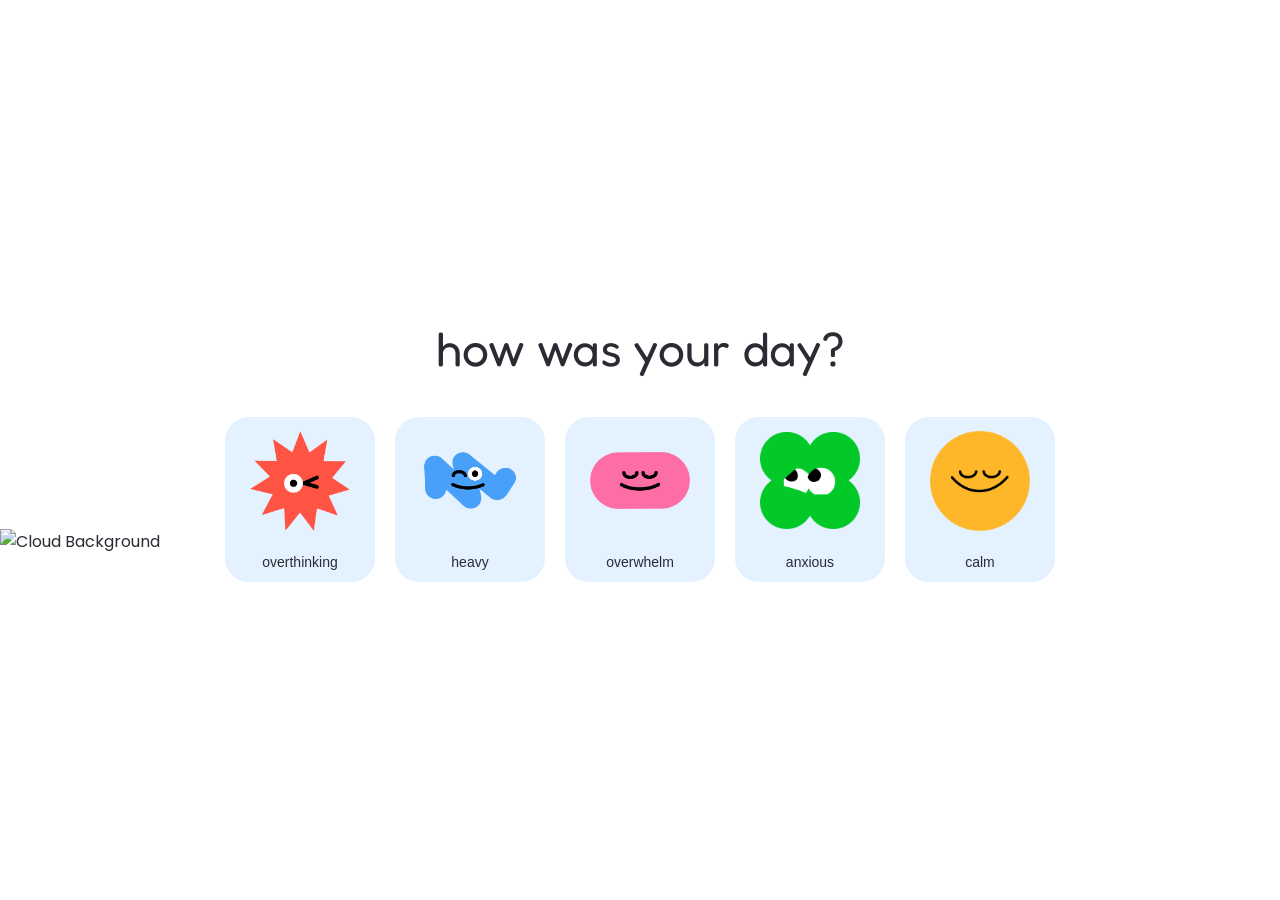
==== mood.html @ 04eaa156 "mood ui logic tsabit" ====
<!DOCTYPE html>
<html lang="en">
<head>
    <meta charset="UTF-8">
    <meta name="viewport" content="width=device-width, initial-scale=1.0">
    <title>Mood Checker</title>
    <link rel="stylesheet" href="css/mood.css">
    <link rel="stylesheet" href="css/global.css">
    <link rel="stylesheet" href="https://cdnjs.cloudflare.com/ajax/libs/remixicon/4.6.0/remixicon.css">
</head>
<body>
    <main class="mood-section">
        <h1 class="mood-title">how was your day?</h1>

        <div class="mood-list">

            <!-- bg bawah -->
            <div class="clouds" aria-hidden="true">
                <img class="Cloud-pace" src="assets/Cloud-pace.png" alt="Cloud Background">
            </div>

            <!-- card mood -->
            <button class="mood-card" data-mood="overthinking">
                <img src="assets/Overthinking.png" alt="Overthinking">
                <span>overthinking</span>
            </button>

            <button class="mood-card" data-mood="heavy">
                <img src="assets/Heavy.png" alt="Heavy">
                <span>heavy</span>
            </button>

            <button class="mood-card" data-mood="overwhelm">
                <img src="assets/Overwhelm.png" alt="Overwhelm">
                <span>overwhelm</span>
            </button>

            <button class="mood-card" data-mood="anxious">
                <img src="assets/Anxious.png" alt="Anxious">
                <span>anxious</span>
            </button>

            <button class="mood-card" data-mood="calm">
                <img src="assets/Calm.png" alt="Calm">
                <span>calm</span>
            </button>

        </div>
  </main>
  <script src="js/mood-data.js"></script>
  <script src="https://cdn.jsdelivr.net/npm/sweetalert2@11"></script>
</body>
</html>
---- css/mood.css ----
/* MOOD FEATURE */
:root {
  --bg-color: #fff;
  --text-color: #2B2B34;
}
* {
  margin: 0;
  padding: 0;
  box-sizing: border-box;
}

body {
  font-family: 'Poppins', sans-serif;
  background: var(--bg-color);
  color: var(--text-color);
  min-height: 100vh;
}

.mood-section {
  min-height: 100vh;
  display: flex;
  flex-direction: column;
  align-items: center;
  justify-content: center;
  gap: 40px;
  padding: 40px 20px;
}

.mood-title {
  font-family: "Fredoka", sans-serif;
  font-weight: 400;
  font-size: 48px;
  text-align: center;
}

.mood-list {
  display: flex;
  justify-content: center;
  flex-wrap: wrap;
  gap: 20px;
}

.mood-card {
  width: 150px;
  height: 165px;
  background: color-mix(in srgb, var(--color-blue) 15%, var(--bg-color));
  border: none;
  border-radius: 24px;
  cursor: pointer;
  display: flex;
  flex-direction: column;
  align-items: center;
  justify-content: space-between;
  padding: 14px 8px 12px;
  font-size: 14px;
  font-weight: 500;
  color: var(--text-color);
  transition: transform 0.2s ease;
}

.mood-card img {
  width: 100px;
  height: 100px;
  object-fit: contain;
}

.mood-card:hover {
  transform: translateY(-6px);
  background: color-mix(in srgb, var(--color-blue) 25%, var(--bg-color));
}

.mood-card.active {
  background: color-mix(in srgb, var(--color-blue) 35%, var(--bg-color));
  transform: translateY(-6px);
}


/* popup */
.zero-popup {
  width: 42rem;
  max-width: 92vw;
  border: 1.5px solid var(--text-color);
  border-radius: 40px;
  padding: 1.5rem 2rem 2rem;
  font-family: "Poppins", sans-serif;
  background: var(--bg-color);
}

.zero-html {
  position: relative;
  margin: 0;
  text-align: left;
}

.go-home {
  display: block;
  margin-left: auto;
  background: var(--text-color);
  color: var(--bg-color);
  border: none;
  border-radius: 999px;
  padding: 0.35rem 1rem;
  font-size: 0.75rem;
  font-weight: 700;
  cursor: pointer;
}

.pop-text {
  text-align: center;
  font-size: 1.3rem;
  font-weight: 500;
  line-height: 1.6;
  margin: 1.2rem 0;
  color: var(--text-color);
}

.pop-label {
  margin: 1.5rem 0 0.8rem;
  font-size: 1rem;
  color: var(--text-color);
}

.zero-btns {
  display: flex;
  gap: 1rem;
}

.zero-btn {
  font-family: inherit;
  font-size: 1.05rem;
  font-weight: 500;
  color: var(--text-color);
  width: 9rem;
  height: 6.5rem;
  border: 2px solid var(--text-color);
  border-radius: 36px;
  box-shadow: 0 6px 0 var(--text-color);
  cursor: pointer;
  transition: transform 0.15s, box-shadow 0.15s;
}

.zero-btn:hover {
  transform: translateY(-3px);
  box-shadow: 0 9px 0 var(--text-color);
}

.zero-btn:active {
  transform: translateY(6px);
  box-shadow: 0 0 0 var(--text-color);
}

.pace     { background: #93c5fd;}
.thoughts { background: #fda4cf; }
.noise    { background: #69e07f; }


.pop-mascot {
  position: absolute;
  right: 0;
  bottom: 0;
  width: 7rem;
}
---- css/global.css ----
@import url('https://fonts.googleapis.com/css2?family=Fredoka:wght@300..700&family=Poppins:ital,wght@0,100;0,200;0,300;0,400;0,500;0,600;0,700;0,800;0,900;1,100;1,200;1,300;1,400;1,500;1,600;1,700;1,800;1,900&display=swap');

:root {
  /* Main colors */
  --color-red:    #FF5344;
  --color-blue:   #48A0F9;
  --color-pink:   #FE6EA6;
  --color-green:  #02C927;
  --color-yellow: #FFB72A;
  --bg-color: #fff;
  --text-color: #2B2B34;
}

/* cloud bg */
.clouds {
  position: absolute;
  inset: 0;
  z-index: 1;
  pointer-events: none;
}
.Cloud-pace {
  position: absolute;
  left: 0;
  bottom: 0;
  width: 100%;
  height: 23.2rem;
  object-fit: fill;
}
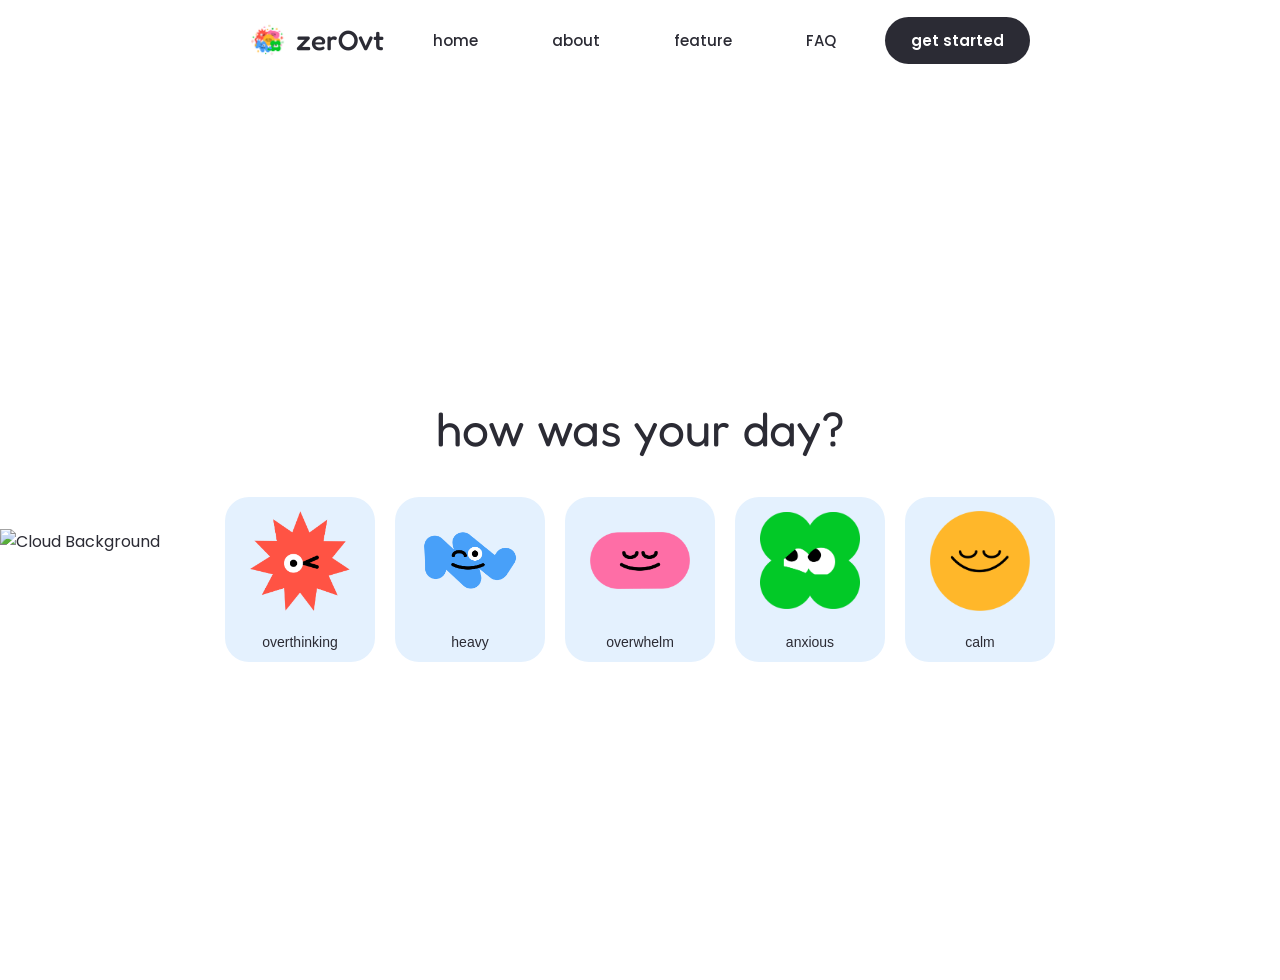
==== commit d12c7d7c: "tsabit" ====
--- a/mood.html
+++ b/mood.html
@@ -4,11 +4,12 @@
     <meta charset="UTF-8">
     <meta name="viewport" content="width=device-width, initial-scale=1.0">
     <title>Mood Checker</title>
+    <link rel="stylesheet" href="css/global.css">
     <link rel="stylesheet" href="css/mood.css">
-    <link rel="stylesheet" href="css/global.css">
     <link rel="stylesheet" href="https://cdnjs.cloudflare.com/ajax/libs/remixicon/4.6.0/remixicon.css">
 </head>
 <body>
+    <nav class="navbar" id="navbar"></nav>
     <main class="mood-section">
         <h1 class="mood-title">how was your day?</h1>
 
@@ -47,6 +48,7 @@
 
         </div>
   </main>
+  <script src="js/navbar.js"></script>
   <script src="js/mood-data.js"></script>
   <script src="https://cdn.jsdelivr.net/npm/sweetalert2@11"></script>
 </body>
--- a/css/global.css
+++ b/css/global.css
@@ -2,27 +2,99 @@
 
 :root {
   /* Main colors */
-  --color-red:    #FF5344;
-  --color-blue:   #48A0F9;
-  --color-pink:   #FE6EA6;
-  --color-green:  #02C927;
+  --color-red: #FF5344;
+  --color-blue: #48A0F9;
+  --color-pink: #FE6EA6;
+  --color-green: #02C927;
   --color-yellow: #FFB72A;
   --bg-color: #fff;
   --text-color: #2B2B34;
 }
 
-/* cloud bg */
-.clouds {
-  position: absolute;
-  inset: 0;
-  z-index: 1;
-  pointer-events: none;
+.nav-link {
+  text-decoration: none;
+  color: var(--text-color);
+  padding: 6px 18px;
+  border: 1.5px solid transparent;
+  border-radius: 999px;
 }
-.Cloud-pace {
-  position: absolute;
-  left: 0;
-  bottom: 0;
+
+.nav-link.active {
+  border-color: var(--text-color);
+}
+
+.nav-links {
+  display: flex;
+  gap: 36px;
+}
+
+.nav-links a {
+  text-decoration: none;
+  font-family: "Poppins", sans-serif;
+  font-size: 15px;
+  font-weight: 500;
+}
+
+/* warna selang-seling buat navbar */
+.rainbow-nav.active span:nth-child(5n + 1) {
+  color: var(--color-yellow);
+}
+
+.rainbow-nav.active span:nth-child(5n + 2) {
+  color: var(--color-green);
+}
+
+.rainbow-nav.active span:nth-child(5n + 3) {
+  color: var(--color-pink);
+}
+
+.rainbow-nav.active span:nth-child(5n + 4) {
+  color: var(--color-blue);
+}
+
+.rainbow-nav.active span:nth-child(5n + 5) {
+  color: var(--color-red);
+}
+
+.navbar {
   width: 100%;
-  height: 23.2rem;
-  object-fit: fill;
+  height: 80px;
+  padding: 0 110px;
+  display: grid;
+  grid-template-columns: 1fr auto 1fr;
+  display: flex;
+  justify-content: space-evenly;
+  align-items: center;
+  position: relative;
+  z-index: 10;
+  background-color: var(--bg-color);
+}
+
+.nav-logo {
+  display: flex;
+  align-items: center;
+  gap: 10px;
+  text-decoration: none;
+  font-family: "Fredoka", sans-serif;
+  font-size: 28px;
+  font-weight: 500;
+  color: var(--text-color);
+}
+
+.nav-logo img {
+  width: 36px;
+  height: 36px;
+  object-fit: contain;
+}
+
+.nav-cta {
+  justify-self: end;
+  padding: 12px 26px;
+  border-radius: 30px;
+  background-color: var(--text-color);
+  color: var(--bg-color);
+  font-family: "Poppins", sans-serif;
+  font-size: 15px;
+  font-weight: 600;
+  text-decoration: none;
 }
--- a/css/mood.css
+++ b/css/mood.css
@@ -24,6 +24,20 @@
   justify-content: center;
   gap: 40px;
   padding: 40px 20px;
+}
+.clouds {
+  position: absolute;
+  inset: 0;
+  z-index: 1;
+  pointer-events: none;
+}
+.Cloud-pace {
+  position: absolute;
+  left: 0;
+  bottom: 0;
+  width: 100%;
+  height: 23.2rem;
+  object-fit: fill;
 }
 
 .mood-title {
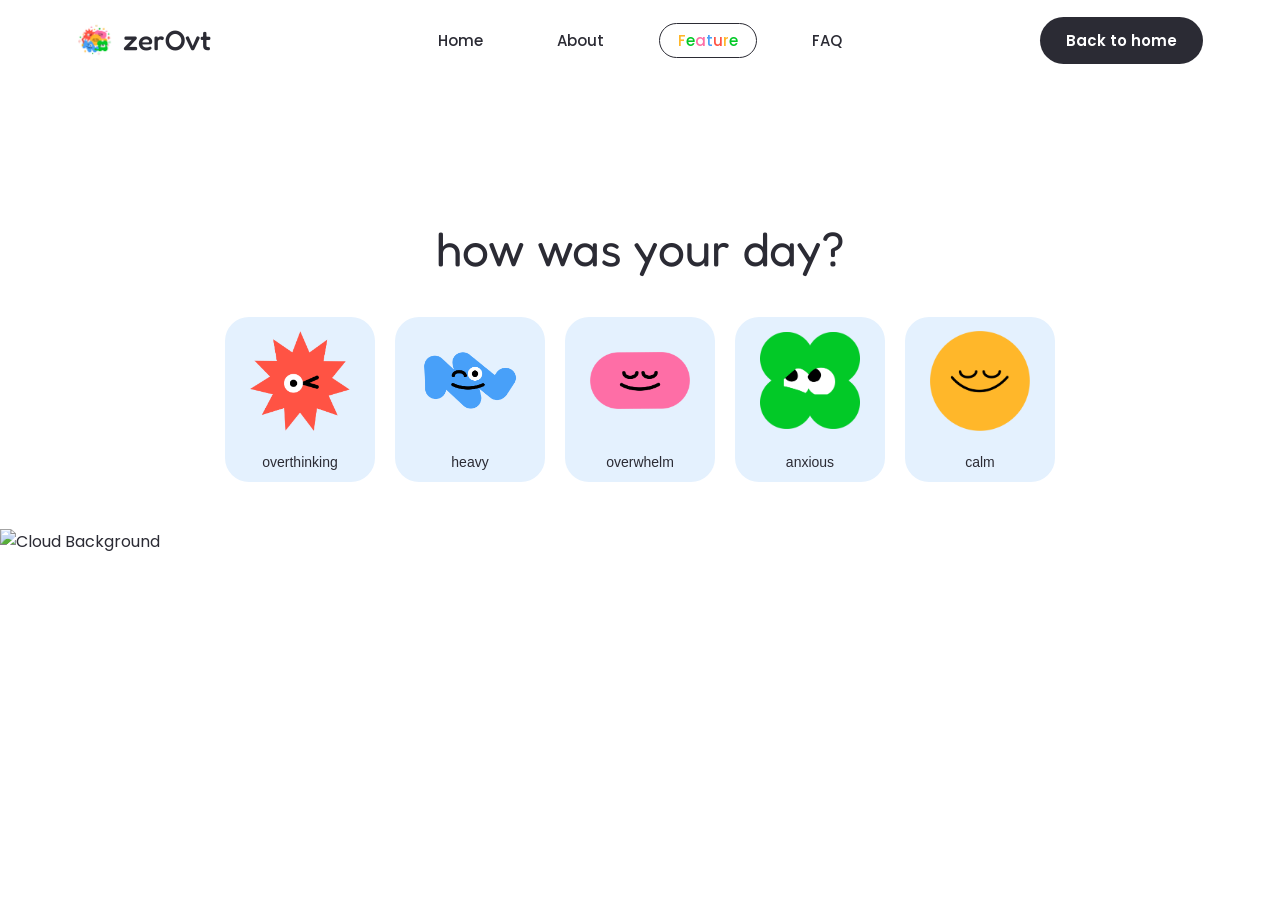
==== commit c966f7b7: "tsabit ngerjain pas weekend nih bos" ====
--- a/mood.html
+++ b/mood.html
@@ -1,5 +1,5 @@
 <!DOCTYPE html>
-<html lang="en">
+<html lang="en" class="fit">
 <head>
     <meta charset="UTF-8">
     <meta name="viewport" content="width=device-width, initial-scale=1.0">
@@ -9,7 +9,7 @@
     <link rel="stylesheet" href="https://cdnjs.cloudflare.com/ajax/libs/remixicon/4.6.0/remixicon.css">
 </head>
 <body>
-    <nav class="navbar" id="navbar"></nav>
+    <nav id="navbar" data-variant="feature"></nav>
     <main class="mood-section">
         <h1 class="mood-title">how was your day?</h1>
 
--- a/css/global.css
+++ b/css/global.css
@@ -11,28 +11,11 @@
   --text-color: #2B2B34;
 }
 
-.nav-link {
-  text-decoration: none;
-  color: var(--text-color);
-  padding: 6px 18px;
-  border: 1.5px solid transparent;
-  border-radius: 999px;
+html {
+  scroll-behavior: smooth;
 }
-
-.nav-link.active {
-  border-color: var(--text-color);
-}
-
-.nav-links {
-  display: flex;
-  gap: 36px;
-}
-
-.nav-links a {
-  text-decoration: none;
-  font-family: "Poppins", sans-serif;
-  font-size: 15px;
-  font-weight: 500;
+html.fit {
+  font-size: min(16px, calc((100vh - 80px) / 35.125));
 }
 
 /* warna selang-seling buat navbar */
@@ -59,11 +42,8 @@
 .navbar {
   width: 100%;
   height: 80px;
-  padding: 0 110px;
   display: grid;
   grid-template-columns: 1fr auto 1fr;
-  display: flex;
-  justify-content: space-evenly;
   align-items: center;
   position: relative;
   z-index: 10;
@@ -87,6 +67,34 @@
   object-fit: contain;
 }
 
+.nav-link {
+  text-decoration: none;
+  color: var(--text-color);
+  padding: 6px 18px;
+  border: 1.5px solid transparent;
+  border-radius: 999px;
+}
+
+.nav-link.active {
+  border-color: var(--text-color);
+}
+
+.nav-links {
+  justify-self: center;
+  display: flex;
+  gap: 36px;
+  list-style: none;
+  margin: 0;
+  padding: 0;
+}
+
+.nav-links a {
+  text-decoration: none;
+  font-family: "Poppins", sans-serif;
+  font-size: 15px;
+  font-weight: 500;
+}
+
 .nav-cta {
   justify-self: end;
   padding: 12px 26px;
@@ -97,4 +105,18 @@
   font-size: 15px;
   font-weight: 600;
   text-decoration: none;
+}
+
+*, *::before, *::after {
+  box-sizing: border-box;
+}
+
+#navbar {
+  width: 100%;
+  flex-shrink: 0;
+}
+
+.navbar {
+  width: 100%;
+  padding: 0 clamp(20px, 6vw, 110px);
 }
--- a/css/mood.css
+++ b/css/mood.css
@@ -17,7 +17,7 @@
 }
 
 .mood-section {
-  min-height: 100vh;
+  min-height: 60vh;
   display: flex;
   flex-direction: column;
   align-items: center;
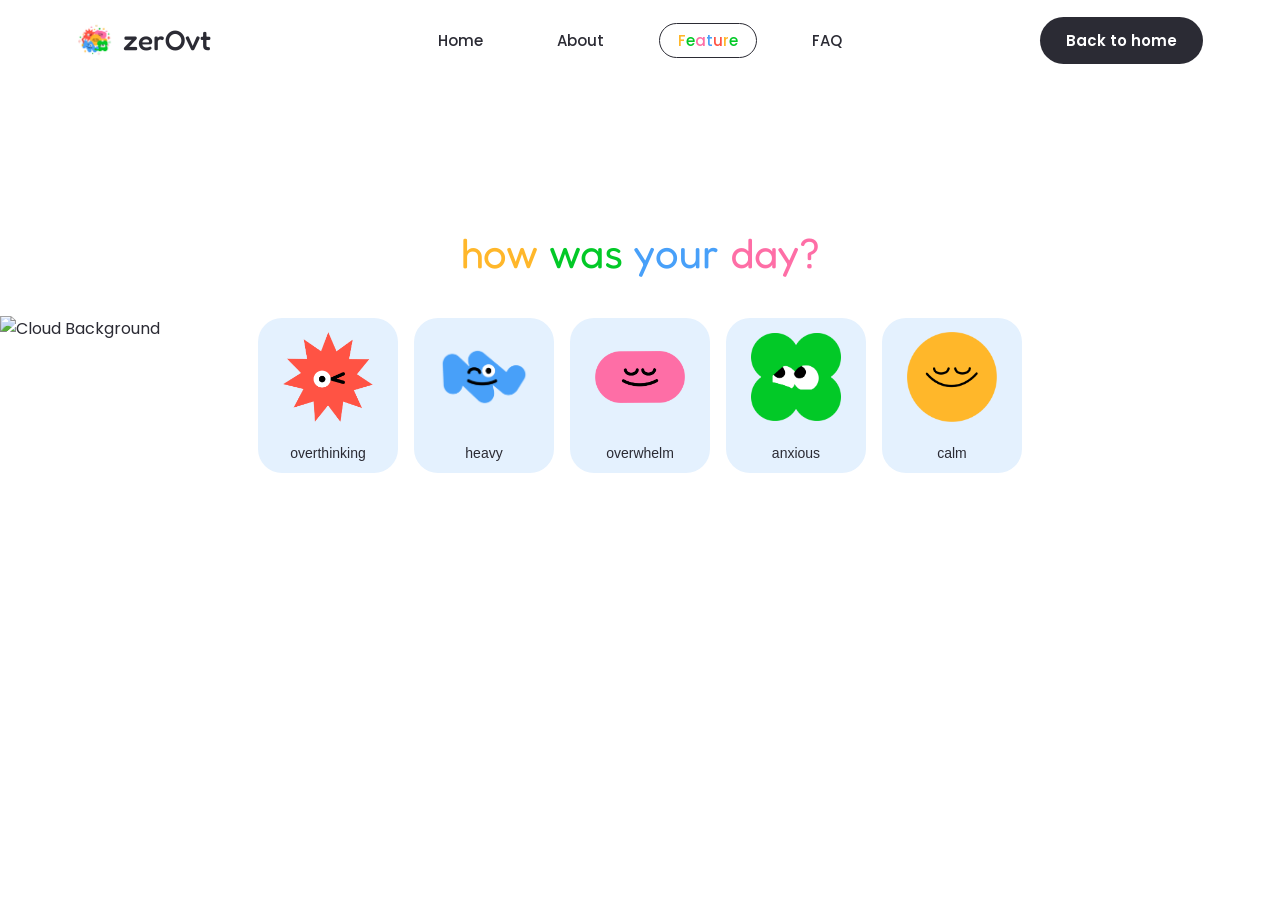
==== commit 13cb978c: "bismillah fixing code" ====
--- a/mood.html
+++ b/mood.html
@@ -1,24 +1,28 @@
 <!DOCTYPE html>
 <html lang="en" class="fit">
+
 <head>
     <meta charset="UTF-8">
     <meta name="viewport" content="width=device-width, initial-scale=1.0">
     <title>Mood Checker</title>
+    <link rel="icon" type="image/x-icon" href="assets/zerOvt.png">
     <link rel="stylesheet" href="css/global.css">
     <link rel="stylesheet" href="css/mood.css">
     <link rel="stylesheet" href="https://cdnjs.cloudflare.com/ajax/libs/remixicon/4.6.0/remixicon.css">
 </head>
+
 <body>
     <nav id="navbar" data-variant="feature"></nav>
     <main class="mood-section">
-        <h1 class="mood-title">how was your day?</h1>
+
+        <!-- bg bawah -->
+        <div class="clouds" aria-hidden="true">
+            <img class="Cloud-pace" src="assets/Cloud-pace.png" alt="Cloud Background">
+        </div>
+
+        <h1 class="mood-title"><span style="color: var(--color-yellow);">how</span> <span style="color: var(--color-green);">was</span> <span style="color: var(--color-blue);">your</span> <span style="color: var(--color-pink);">day?</span></h1>
 
         <div class="mood-list">
-
-            <!-- bg bawah -->
-            <div class="clouds" aria-hidden="true">
-                <img class="Cloud-pace" src="assets/Cloud-pace.png" alt="Cloud Background">
-            </div>
 
             <!-- card mood -->
             <button class="mood-card" data-mood="overthinking">
@@ -47,9 +51,10 @@
             </button>
 
         </div>
-  </main>
-  <script src="js/navbar.js"></script>
-  <script src="js/mood-data.js"></script>
-  <script src="https://cdn.jsdelivr.net/npm/sweetalert2@11"></script>
+    </main>
+    <script src="js/navbar.js"></script>
+    <script src="js/mood-data.js"></script>
+    <script src="https://cdn.jsdelivr.net/npm/sweetalert2@11"></script>
 </body>
+
 </html>
--- a/css/global.css
+++ b/css/global.css
@@ -11,37 +11,35 @@
   --text-color: #2B2B34;
 }
 
+*, *::before, *::after {
+  box-sizing: border-box;
+}
+
 html {
   scroll-behavior: smooth;
 }
+
 html.fit {
   font-size: min(16px, calc((100vh - 80px) / 35.125));
 }
 
-/* warna selang-seling buat navbar */
-.rainbow-nav.active span:nth-child(5n + 1) {
-  color: var(--color-yellow);
-}
+/* warna selang seling */
+.rainbow-text span:nth-child(5n + 1) { color: var(--color-yellow); }
+.rainbow-text span:nth-child(5n + 2) { color: var(--color-green); }
+.rainbow-text span:nth-child(5n + 3) { color: var(--color-pink); }
+.rainbow-text span:nth-child(5n + 4) { color: var(--color-blue); }
+.rainbow-text span:nth-child(5n + 5) { color: var(--color-red); }
 
-.rainbow-nav.active span:nth-child(5n + 2) {
-  color: var(--color-green);
-}
 
-.rainbow-nav.active span:nth-child(5n + 3) {
-  color: var(--color-pink);
-}
-
-.rainbow-nav.active span:nth-child(5n + 4) {
-  color: var(--color-blue);
-}
-
-.rainbow-nav.active span:nth-child(5n + 5) {
-  color: var(--color-red);
+#navbar {
+  width: 100%;
+  flex-shrink: 0;
 }
 
 .navbar {
   width: 100%;
   height: 80px;
+  padding: 0 clamp(20px, 6vw, 110px);
   display: grid;
   grid-template-columns: 1fr auto 1fr;
   align-items: center;
@@ -67,18 +65,6 @@
   object-fit: contain;
 }
 
-.nav-link {
-  text-decoration: none;
-  color: var(--text-color);
-  padding: 6px 18px;
-  border: 1.5px solid transparent;
-  border-radius: 999px;
-}
-
-.nav-link.active {
-  border-color: var(--text-color);
-}
-
 .nav-links {
   justify-self: center;
   display: flex;
@@ -95,8 +81,47 @@
   font-weight: 500;
 }
 
+.nav-link {
+  text-decoration: none;
+  color: var(--text-color);
+  padding: 6px 18px;
+  border: 1.5px solid transparent;
+  border-radius: 999px;
+}
+
+.nav-link.active {
+  border-color: var(--text-color);
+}
+
+/* warna selang-seling buat navbar */
+.rainbow-nav.active span:nth-child(5n + 1) {
+  color: var(--color-yellow);
+}
+
+.rainbow-nav.active span:nth-child(5n + 2) {
+  color: var(--color-green);
+}
+
+.rainbow-nav.active span:nth-child(5n + 3) {
+  color: var(--color-pink);
+}
+
+.rainbow-nav.active span:nth-child(5n + 4) {
+  color: var(--color-blue);
+}
+
+.rainbow-nav.active span:nth-child(5n + 5) {
+  color: var(--color-red);
+}
+
+.nav-actions {
+  justify-self: end;
+  display: flex;
+  align-items: center;
+  gap: 12px;
+}
+
 .nav-cta {
-  justify-self: end;
   padding: 12px 26px;
   border-radius: 30px;
   background-color: var(--text-color);
@@ -107,16 +132,65 @@
   text-decoration: none;
 }
 
-*, *::before, *::after {
-  box-sizing: border-box;
+.nav-toggle {
+  display: none;
+  flex-direction: column;
+  justify-content: center;
+  gap: 5px;
+  background: transparent;
+  border: none;
+  cursor: pointer;
+  padding: 6px;
 }
 
-#navbar {
-  width: 100%;
-  flex-shrink: 0;
+.nav-toggle span {
+  display: block;
+  width: 22px;
+  height: 2.5px;
+  background-color: var(--text-color);
+  border-radius: 999px;
 }
 
-.navbar {
-  width: 100%;
-  padding: 0 clamp(20px, 6vw, 110px);
+.nav-mobile-cta {
+  display: none;
+}
+
+@media (max-width: 480px) {
+  .navbar {
+    display: flex;
+    align-items: center;
+    justify-content: space-between;
+    padding: 0 20px;
+  }
+
+  .nav-cta {
+    display: none;
+  }
+
+  .nav-toggle {
+    display: flex;
+  }
+
+  .nav-links {
+    display: none;
+  }
+
+  .nav-links.is-open {
+    display: flex;
+    flex-direction: column;
+    align-items: center;
+    position: absolute;
+    top: 100%;
+    left: 0;
+    right: 0;
+    background-color: var(--bg-color);
+    padding: 18px 24px;
+    gap: 14px;
+    box-shadow: 0 8px 20px rgba(0, 0, 0, 0.08);
+    z-index: 50;
+  }
+
+  .nav-mobile-cta {
+    display: block;
+  }
 }
--- a/css/mood.css
+++ b/css/mood.css
@@ -24,6 +24,12 @@
   justify-content: center;
   gap: 40px;
   padding: 40px 20px;
+  position: relative;
+}
+.mood-title,
+.mood-list {
+  position: relative;
+  z-index: 2;
 }
 .clouds {
   position: absolute;
@@ -112,7 +118,7 @@
   background: var(--text-color);
   color: var(--bg-color);
   border: none;
-  border-radius: 999px;
+  border-radius: 1rem;
   padding: 0.35rem 1rem;
   font-size: 0.75rem;
   font-weight: 700;
@@ -173,4 +179,167 @@
   right: 0;
   bottom: 0;
   width: 7rem;
+}
+
+
+
+/* start responsivee */
+
+/* macbook */
+@media (max-width: 1400px) {
+  .mood-title {
+    font-size: 42px;
+  }
+
+  .mood-list {
+    gap: 16px;
+  }
+
+  .mood-card {
+    width: 140px;
+    height: 155px;
+  }
+
+  .mood-card img {
+    width: 90px;
+    height: 90px;
+  }
+
+  .Cloud-pace {
+    height: 19rem;
+  }
+
+  .zero-popup {
+    width: 38rem;
+  }
+}
+
+/* ipad */
+@media (max-width: 1024px) {
+  .mood-section {
+    gap: 28px;
+    padding: 32px 16px 280px;
+  }
+
+  .mood-title {
+    margin-top: 8rem;
+    font-size: 34px;
+  }
+
+  .mood-list {
+    margin-top: 3rem;
+    max-width: 520px;
+    gap: 2rem;
+  }
+
+  .mood-card {
+    width: 150px;
+    height: 160px;
+  }
+
+  .Cloud-pace {
+    height: 30rem;
+  }
+
+  .zero-popup {
+    width: 32rem;
+    padding: 1.2rem 1.5rem 1.8rem;
+    border-radius: 32px;
+  }
+
+  .pop-text {
+    font-size: 1.1rem;
+  }
+
+  .zero-btns {
+    padding-right: 6.5rem;
+  }
+
+  .zero-btn {
+    flex: 1;
+    width: auto;
+    height: 5.5rem;
+    font-size: 0.95rem;
+    border-radius: 28px;
+  }
+
+  .pop-mascot {
+    width: 5.5rem;
+  }
+}
+
+/* hp */
+@media (max-width: 480px) {
+  .mood-section {
+    padding: 1.5rem 12px 0;    
+    justify-content: flex-start;  
+    min-height: auto;           
+  }
+
+  .mood-title {
+    margin: 0 0 1.5rem;       
+    font-size: 28px;
+  }
+
+  .mood-list {
+    gap: 12px;
+    padding-bottom: 10rem;        
+  }
+
+  .mood-card {
+    width: calc(50% - 6px);
+    max-width: 130px;
+    height: 130px;
+  }
+
+  .mood-card img {
+    width: 60px;
+    height: 60px;
+  }
+
+  .Cloud-pace {
+    height: 20rem;
+  }
+
+  .zero-popup {
+    padding: 1rem 1rem 1.4rem;
+    border-radius: 24px;
+  }
+
+  .pop-text {
+    font-size: 0.95rem;
+    margin: 1rem 0;
+  }
+
+  .pop-label {
+    font-size: 0.9rem;
+  }
+
+  .zero-btns {
+    gap: 0.5rem;
+  }
+
+  .zero-btn {
+    flex: 1;
+    white-space: nowrap;
+    width: 4.5rem;
+    height: 4.5rem;
+    font-size: 0.6rem;
+    border-radius: 20px;
+    box-shadow: 0 4px 0 var(--text-color);
+  }
+
+  .zero-btn:hover {
+    box-shadow: 0 6px 0 var(--text-color);
+  }
+
+  .zero-btn:active {
+    box-shadow: 0 0 0 var(--text-color);
+  }
+
+  .pop-mascot {
+    display: flex;
+    margin: 1rem auto 0;
+    width: 5rem;
+  }
 }
